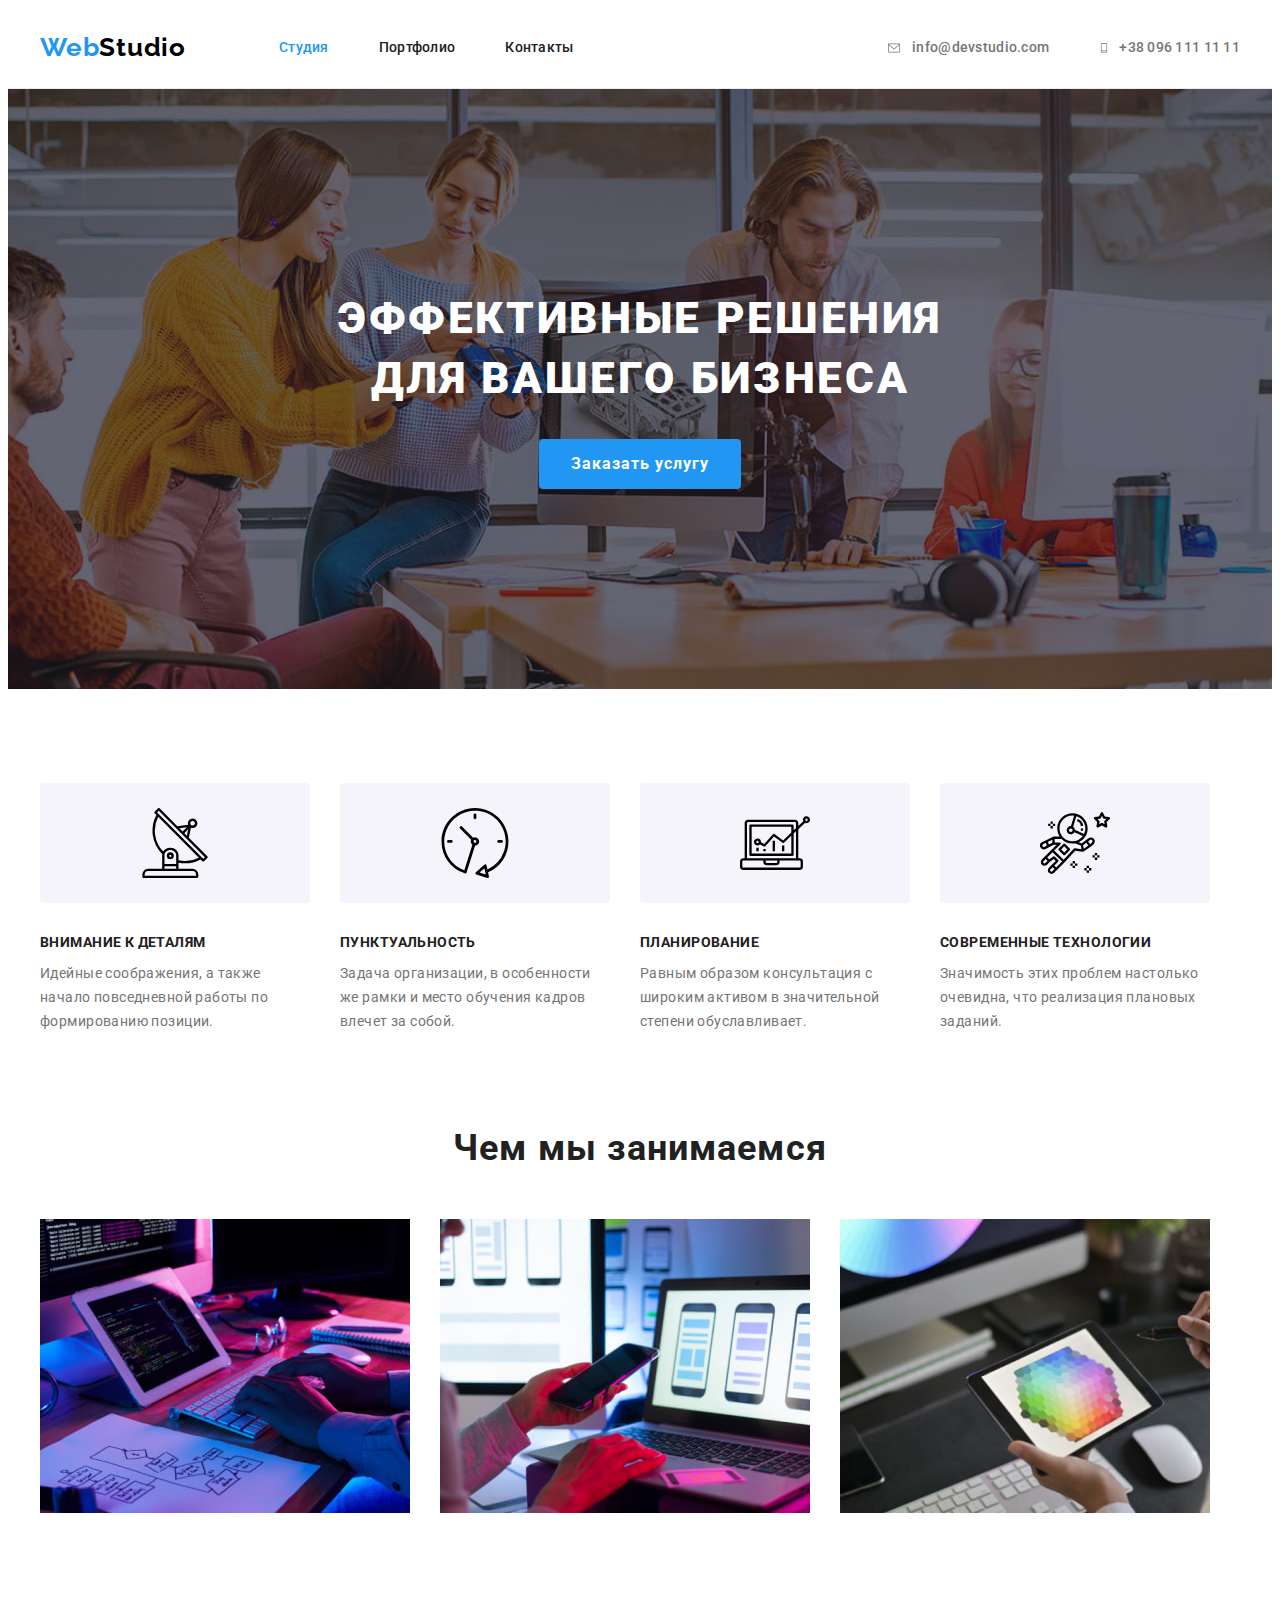
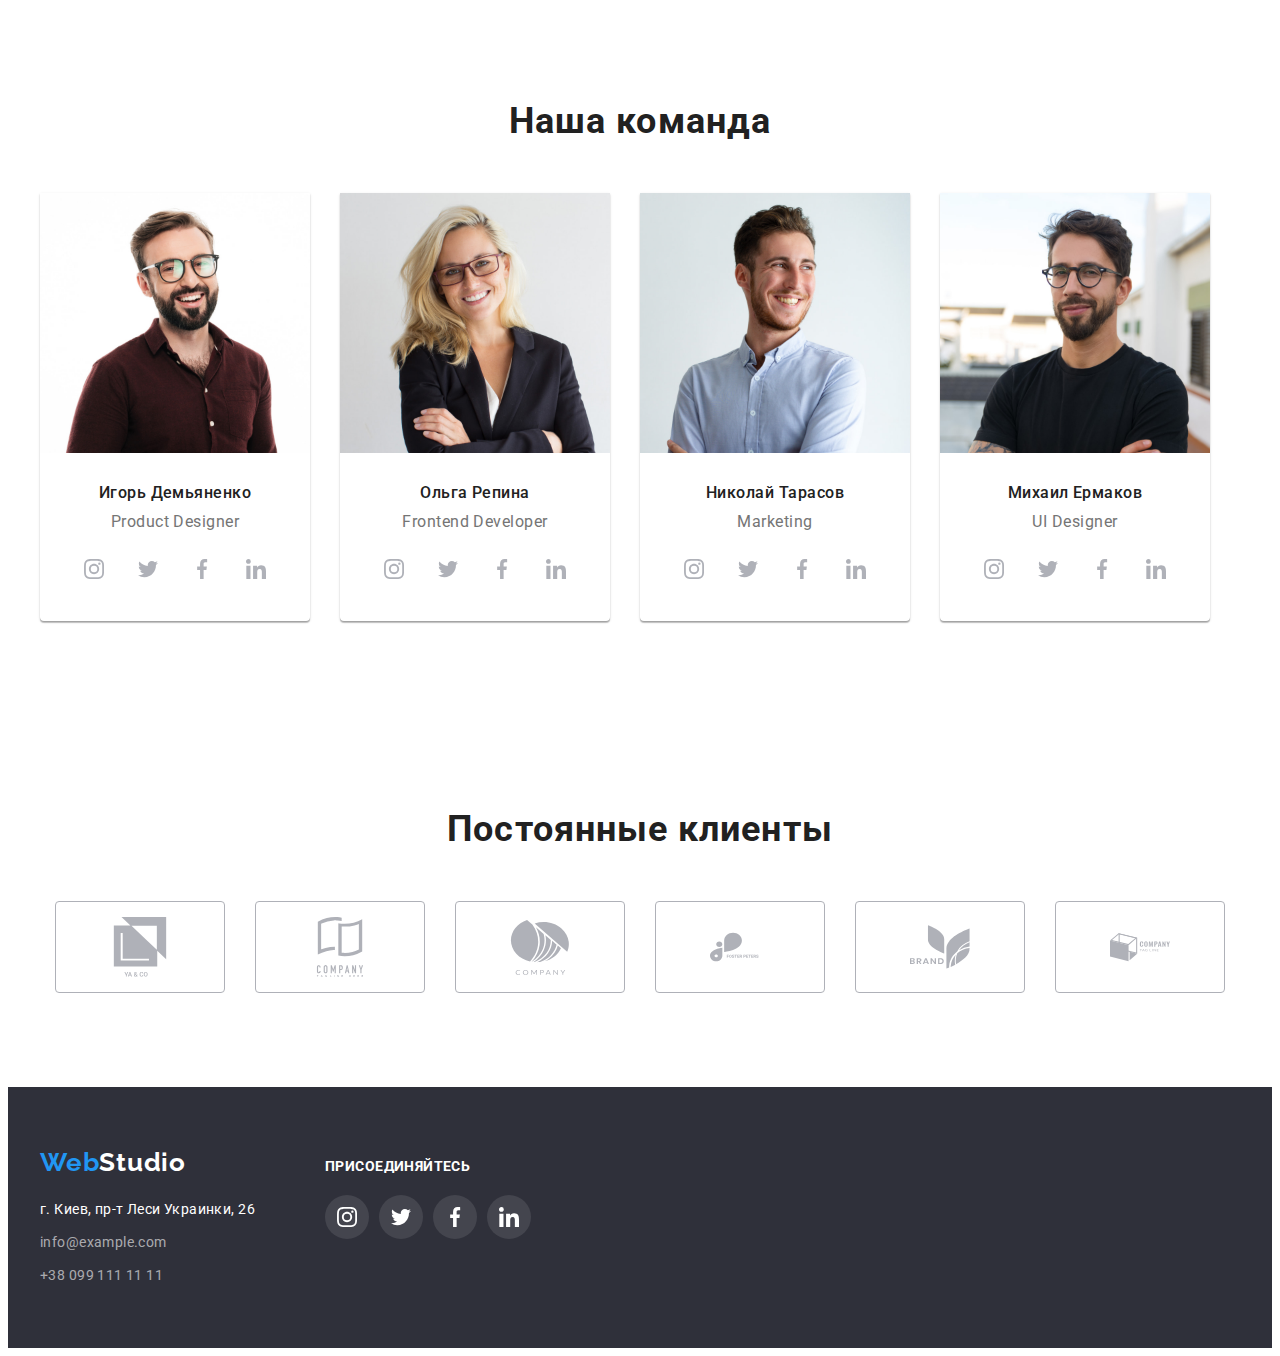
==== index.html @ dc2e65b7 "." ====
<!DOCTYPE html>
<html lang="ru">

<head>
    <meta charset="UTF-8">
    <meta http-equiv="X-UA-Compatible" content="IE=edge">
    <meta name="viewport" content="width=device-width, initial-scale=1.0">
    <title>Document</title>
    <link rel="stylesheet" href="https://cdnjs.cloudflare.com/ajax/libs/modern-normalize/1.1.0/modern-normalize.min.css"
        integrity="sha512-wpPYUAdjBVSE4KJnH1VR1HeZfpl1ub8YT/NKx4PuQ5NmX2tKuGu6U/JRp5y+Y8XG2tV+wKQpNHVUX03MfMFn9Q=="
        crossorigin="anonymous" referrerpolicy="no-referrer" />
    <link rel="preconnect" href="https://fonts.googleapis.com">
    <link rel="preconnect" href="https://fonts.gstatic.com" crossorigin>
    <link href="https://fonts.googleapis.com/css2?family=Raleway:wght@700&family=Roboto:wght@400;500;700;900&display=swap"
        rel="stylesheet">
        <link rel="stylesheet" href="./css/styles.css" />
</head>

<body>
    <header class="header">
        <div class="container page-header">
                <nav class="header-nav">
        <a href="/index.html" class="logo"> <span class="accent">Web</span>Studio </a>
            <ul class="header-nav-list">
                <li class="header-nav-item"> <a href="#" class="nav-link current">Студия</a></li>
                <li class="header-nav-item"> <a href="./portfolio.html" class="nav-link">Портфолио</a></li>
                <li class="header-nav-item"> <a href="#" class="nav-link">Контакты</a></li>
            </ul>
        </nav>
        <ul class="address-list">
            <li class="address-item"><a href="mailto:info@devstudio.com" class="header-link">
                <svg class="address-icon" width="16" height="12">
                    <use href="./icons.svg/icons.svg#icon-envelope-hover">

                    </use>
                </svg>
                info@devstudio.com</a></li>
            <li class="address-item"><a href="tel:+380961111111" class="header-link">
                <svg class="address-icon" width="10" height="16">
                    <use href="./icons.svg/icons.svg#icon-smartphone">

                    </use>
                </svg>
                +38 096 111 11 11</a></li>
        </ul>
        </div>
    </header>
    <main>
        <section class="section-hero">
            <div class="container">
                <h1 class="hero-tittle">Эффективные решения для вашего бизнеса</h1>
                <button type="button" class="hero-btn button">Заказать услугу</button>
            </div>
        </section>
        <section class="features">
            <div class="container">
                <h2 class="features-tittle visually-hidden">Особенности</h2>
                <ul class="features-list">
                    <li class="features-item">
                        <div class="features-image">
                            <svg class="features-icon" width="70" height="70"> 
                                <use href="./icons.svg/icons.svg#icon-antenna-1">
                                </use>
                            </svg>
                        </div>
                        <h3 class="features-subtittle">Внимание к деталям</h3>
                        <p class="features-text">Идейные соображения, а также начало повседневной работы по формированию позиции.</p>
                    </li>
                    <li class="features-item">
                        <div class="features-image">
                            <svg class="features-icon" width="70" height="70">
                                <use href="./icons.svg/icons.svg#icon-clock-1">
                                </use>
                            </svg>
                        </div>
                        <h3 class="features-subtittle">Пунктуальность</h3>
                        <p class="features-text">Задача организации, в особенности же рамки и место обучения кадров влечет за собой.</p>
                    </li>
                    <li class="features-item">
                        <div class="features-image">
                            <svg class="features-icon" width="70" height="70">
                                <use href="./icons.svg/icons.svg#icon-diagram-1">
                                </use>
                            </svg>
                        </div>
                        <h3 class="features-subtittle">Планирование</h3>
                        <p class="features-text">Равным образом консультация с широким активом в значительной степени обуславливает.</p>
                    </li>
                    <li class="features-item">
                        <div class="features-image">
                            <svg class="features-icon" width="70" height="70">
                                <use href="./icons.svg/icons.svg#icon-astronaut-1">
                                </use>
                            </svg>
                        </div>
                        <h3 class="features-subtittle">Современные технологии</h3>
                        <p class="features-text">Значимость этих проблем настолько очевидна, что реализация плановых заданий.</p>
                    </li>
                </ul>
            </div>
        </section>
        <section class="works">
            <div class="container">
                <h2 class="works-tittle">Чем мы занимаемся</h2>
                        <ul class="works-list">
                            <li class="works-item"> <img src="./images.jpg/programming.jpg" alt="Программирование" width="370" height="294">
                            </li>
                            <li class="works-item"> <img src="./images.jpg/marketing.jpg" alt="Маркетинг" width="370" height="294"></li>
                            <li class="works-item"> <img src="./images.jpg/design.jpg" alt="Дизайн" width="370" height="294"></li>
                        </ul>
            </div>
        </section>
        <section class="team">
           <div class="container">
                <h2 class="team-tittle">Наша команда</h2>
                <ul class="team-list">
                        <li class="team-item">
                            <img class="employees" src="./team.jpg/photoigor.jpg" alt="Член команды Игорь" width="270" height="260">
                            <div class="employees-text">
                                <h3 class="team-subtittle">Игорь Демьяненко</h3>
                                <p lang="en" class="team-text">Product Designer</p>
                                <ul class="social-team-list">
                                    <li class="social-team-item">
                                        <a href="#" class="social-team-link">
                                            <svg class="social-team-icon" width="20" height="20">
                                                <use href="./icons.svg/icons.svg#icon-instagram-2"></use>
                                            </svg>
                                        </a>
                                    </li>
                                    <li class="social-team-item">
                                        <a href="#" class="social-team-link">
                                            <svg class="social-team-icon" width="20" height="20">
                                                <use href="./icons.svg/icons.svg#icon-twitter-1"></use>
                                            </svg>
                                        </a>
                                    </li>
                                    <li class="social-team-item">
                                        <a href="#" class="social-team-link">
                                            <svg class="social-team-icon" width="20" height="20">
                                                <use href="./icons.svg/icons.svg#icon-facebook-1"></use>
                                            </svg>
                                        </a>
                                    </li>
                                    <li class="social-team-item">
                                        <a href="#" class="social-team-link">
                                            <svg class="social-team-icon" width="20" height="20">
                                                <use href="./icons.svg/icons.svg#icon-linkedin-1"></use>
                                            </svg>
                                        </a>
                                    </li>
                                </ul>
                            </div>
                        </li>
                        <li class="team-item">
                            <img class="employees" src="./team.jpg/photoolga.jpg" alt="Член команды Ольга" width="270" height="260">
                            <div class="employees-text">
                                <h3 class="team-subtittle">Ольга Репина</h3>
                                <p lang="en" class="team-text"> Frontend Developer</p>
                                <ul class="social-team-list">
                                    <li class="social-team-item">
                                        <a href="#" class="social-team-link">
                                            <svg class="social-team-icon" width="20" height="20">
                                                <use href="./icons.svg/icons.svg#icon-instagram-2"></use>
                                            </svg>
                                        </a>
                                    </li>
                                    <li class="social-team-item">
                                        <a href="#" class="social-team-link">
                                            <svg class="social-team-icon" width="20" height="20">
                                                <use href="./icons.svg/icons.svg#icon-twitter-1"></use>
                                            </svg>
                                        </a>
                                    </li>
                                    <li class="social-team-item">
                                        <a href="#" class="social-team-link">
                                            <svg class="social-team-icon" width="20" height="20">
                                                <use href="./icons.svg/icons.svg#icon-facebook-1"></use>
                                            </svg>
                                        </a>
                                    </li>
                                    <li class="social-team-item">
                                        <a href="#" class="social-team-link">
                                            <svg class="social-team-icon" width="20" height="20">
                                                <use href="./icons.svg/icons.svg#icon-linkedin-1"></use>
                                            </svg>
                                        </a>
                                    </li>
                                </ul>
                            </div>
                        </li>
                        <li class="team-item">
                            <img class="employees" src="./team.jpg/photonikolay.jpg" alt="Член команды Михаил" width="270" height="260">
                            <div class="employees-text">
                                <h3 class="team-subtittle">Николай Тарасов</h3>
                                <p lang="en" class="team-text">Marketing</p>
                                <ul class="social-team-list">
                                    <li class="social-team-item">
                                        <a href="#" class="social-team-link">
                                            <svg class="social-team-icon" width="20" height="20">
                                                <use href="./icons.svg/icons.svg#icon-instagram-2"></use>
                                            </svg>
                                        </a>
                                    </li>
                                    <li class="social-team-item">
                                        <a href="#" class="social-team-link">
                                            <svg class="social-team-icon" width="20" height="20">
                                                <use href="./icons.svg/icons.svg#icon-twitter-1"></use>
                                            </svg>
                                        </a>
                                    </li>
                                    <li class="social-team-item">
                                        <a href="#" class="social-team-link">
                                            <svg class="social-team-icon" width="20" height="20">
                                                <use href="./icons.svg/icons.svg#icon-facebook-1"></use>
                                            </svg>
                                        </a>
                                    </li>
                                    <li class="social-team-item">
                                        <a href="#" class="social-team-link">
                                            <svg class="social-team-icon" width="20" height="20">
                                                <use href="./icons.svg/icons.svg#icon-linkedin-1"></use>
                                            </svg>
                                        </a>
                                    </li>
                                </ul>
                            </div>
                        </li>
                        <li class="team-item">
                            <img class="employees" src="./team.jpg/photomihail.jpg" alt="Член команды Николай" width="270" height="260">
                            <div class="employees-text">
                                <h3 class="team-subtittle">Михаил Ермаков</h3>
                                <p lang="en" class="team-text">UI Designer</p>
                                <ul class="social-team-list">
                                    <li class="social-team-item">
                                        <a href="#" class="social-team-link">
                                            <svg class="social-team-icon" width="20" height="20">
                                                <use href="./icons.svg/icons.svg#icon-instagram-2"></use>
                                            </svg>
                                        </a>
                                    </li>
                                    <li class="social-team-item">
                                        <a href="#" class="social-team-link">
                                            <svg class="social-team-icon" width="20" height="20">
                                                <use href="./icons.svg/icons.svg#icon-twitter-1"></use>
                                            </svg>
                                        </a>
                                    </li>
                                    <li class="social-team-item">
                                        <a href="#" class="social-team-link">
                                            <svg class="social-team-icon" width="20" height="20">
                                                <use href="./icons.svg/icons.svg#icon-facebook-1"></use>
                                            </svg>
                                        </a>
                                    </li>
                                    <li class="social-team-item">
                                        <a href="#" class="social-team-link">
                                            <svg class="social-team-icon" width="20" height="20">
                                                <use href="./icons.svg/icons.svg#icon-linkedin-1"></use>
                                            </svg>
                                        </a>
                                    </li>
                                </ul>
                            </div>
                        </li>
                </ul>
           </div>
        </section>
        <section class="regular">
            <h2 class="regular-tittle">Постоянные клиенты</h2>
                <div class="container">
                    <ul class="regular-list">
                        <li class="regular-item">
                            <a href="" class="regular-link">
                                <svg class="regular-icon" width="106" height="60">
                                    <use href="./icons.svg/icons.svg#icon-group"></use>
                                </svg>
                            </a>
                        </li>
                        <li class="regular-item">
                            <a href="" class="regular-link">
                                <svg class="regular-icon" width="106" height="60">
                                    <use href="./icons.svg/icons.svg#icon-group-1"></use>
                                </svg>
                            </a>
                        </li>
                        <li class="regular-item">
                            <a href="" class="regular-link">
                                <svg class="regular-icon" width="106" height="60">
                                    <use href="./icons.svg/icons.svg#icon-group-2"></use>
                                </svg>
                            </a>
                        </li>
                        <li class="regular-item">
                            <a href="" class="regular-link">
                                <svg class="regular-icon" width="106" height="60">
                                    <use href="./icons.svg/icons.svg#icon-group-3"></use>
                                </svg>
                            </a>
                        </li>
                        <li class="regular-item">
                            <a href="" class="regular-link">
                                <svg class="regular-icon" width="106" height="60">
                                    <use href="./icons.svg/icons.svg#icon-group-4"></use>
                                </svg>
                            </a>
                        </li>
                        <li class="regular-item">
                            <a href="" class="regular-link">
                                <svg class="regular-icon" width="106" height="60">
                                    <use href="./icons.svg/icons.svg#icon-group-5"></use>
                                </svg>
                            </a>
                        </li>
                    </ul>
                </div>
        </section>
    </main>
    <footer class="footer">
        <div class=" container footer-container">
            <div>
                <a href="/index.html" aria-label="логотип сайта" class="logo"> <span class="accent">Web</span>Studio </a>
                <address class="footer-address">
                    <ul class="footer-address-list">
                        <li class="footer-address-item"><a href="https://goo.gl/maps/Q89dnucpgaJcMsWx8" target="_blank"
                                rel="noopener noreferrer" class="footer-address-link address-link-map">г. Киев,
                                пр-т
                                Леси Украинки, 26</a></li>
                        <li class="footer-address-item"><a href="mailto:info@example.com"
                                class="footer-address-link">info@example.com</a></li>
                        <li class="footer-address-item"><a href="tel:+380991111111" class="footer-address-link">+38 099 111 11
                                11</a>
                        </li>
                    </ul>
            </div>
            <div class="advertising">
                <h2 class="advertising-tittle">Присоединяйтесь</h2>
                <ul class="advertising-list">
                    <li class="advertising-item">
                        <a href="#" class="advertising-link">
                            <svg class="advertising-icon" width="20" height="20">
                                <use href="./icons.svg/icons.svg#icon-instagram-2"></use>
                            </svg>
                        </a>
                    </li>
                    <li class="advertising-item">
                        <a href="#" class="advertising-link">
                            <svg class="advertising-icon" width="20" height="20">
                                <use href="./icons.svg/icons.svg#icon-twitter-1"></use>
                            </svg>
                        </a>
                    </li>
                    <li class="advertising-item">
                        <a href="#" class="advertising-link">
                            <svg class="advertising-icon" width="20" height="20">
                                <use href="./icons.svg/icons.svg#icon-facebook-1"></use>
                            </svg>
                        </a>
                    </li>
                    <li class="advertising-item">
                        <a href="#" class="advertising-link">
                            <svg class="advertising-icon" width="20" height="20">
                                <use href="./icons.svg/icons.svg#icon-linkedin-1"></use>
                            </svg>
                        </a>
            
                    </li>
                </ul>
            </div>
        </div>
        </address>
    </footer>
</body>

</html>
---- css/styles.css ----
:root {
    --primary-text-color: #212121;
    --secondary-text-color: #757575;
    --white-text-color: #FFFFFF;
    --accent-color: #2196F3;
    --logo-text-color: #000000;
    --bg-btn-color: #2196F3;
    --bg-footer-color: #2F303A;
    --main-bg-color: #E5E5E5;
    --font-main: Roboto, sans-serif;
    --font-secondary: Raleway, sans-serif;
    --bg-button-color: #F5F4FA;
}
.box {
    box-sizing: border-box;
}


body {
    font-family: var(--font-main);
    color: var(--primary-text-color);
    font-size: 14px;
}
h1,
h2,
h3,
h4,
h5,
h6,
ul,
p {
    margin: 0;
}
p {
    margin-bottom: 0;
}
ul.address-list {
    margin-bottom: 0;
}
a {
    text-decoration: none;
    color: inherit;
}
ul {
    list-style: none;
    padding-left: 0;
}

address {
    font-style: normal;
}
img {
    display: block;
    max-width: 100%; 
    height: auto;
}
/* header */
.header {
    border-bottom: 1px solid #ECECEC;
}
.page-header {
    display: flex;
    align-items: center;
}
.header .header-nav {
    display: flex;
    align-items: center;
}
.header-nav-list {
    display: flex;
    margin-bottom: 0;
    padding-left: 0;
}
.address-list {
    display: flex;
    margin-left: auto;
}
.header-link {
    display: block;
    padding-top: 32px;
    padding-bottom: 32px;
}

.address-list .address-item + .address-item {
margin-left: 50px;
}
.header-nav-list .header-nav-item:not( :last-child) {
    margin-right: 50px;

}
.nav-link {
    display: block;
    padding-top: 32px;
    padding-bottom: 32px;
}
.container {
    width: 1200px;
    padding: 0 15px;
    margin-left: auto;
    margin-right: auto;
/*     outline: 1px solid tomato; */
}
.logo {
    margin-right: 93px;
    font-family: var(--font-secondary);
    font-weight: 700;
    font-size: 26px;
    line-height: 1.2;
    letter-spacing: 0.03em;
    color: var(--logo-text-color);
} 
.header .logo {
    margin-bottom: 0;
}
.accent {
color: var(--accent-color);
}
.nav-link,
.header-link {
    font-weight: 500;
    font-size: 14px;
    line-height: 1.14;
    letter-spacing: 0.02em;
}
.header .header-link {
    display: flex;
    align-items: center;
    color: var(--secondary-text-color);
}
.nav-link:hover,
.nav-link:focus,
.header-link:hover,
.header-link:focus,
.footer-address-link:hover,
.footer-address-link:focus {
    color: var(--accent-color);
}
.address-icon {
    margin-right: 10px;
    fill: var(--secondary-text-color);
}
.header-link:hover .address-icon,
.header-link:focus .address-icon {
    fill: var(--accent-color);
}

/* hero */

.section-hero {
    background-color: var(--bg-footer-color);
    text-align: center;
    padding-top: 200px;
    padding-bottom: 200px;
    background-image: linear-gradient(rgba(47, 48, 58, 0.4),rgba(47, 48, 58, 0.4)), url(../bgi.jpg/bgihero.jpg);
    background-repeat: no-repeat;
    background-position: center;
    background-size: cover;
    max-width: 1600px;
    margin-right: auto;
    margin-left: auto;
}
.hero-tittle {
font-weight: 900;
font-size: 44px;
line-height: 1.36;
text-align: center;
letter-spacing: 0.06em;
text-transform: uppercase;
color: var(--white-text-color);
}
.hero-tittle {
    width: 696px;
    margin-left: auto;
    margin-right: auto;
/*     padding-top: 200px; */
    margin-bottom: 30px;
}
.hero-btn {
    font-family: inherit;
    font-weight: 700;
    font-size: 16px;
    line-height: 1.88;
    letter-spacing: 0.06em;
    background-color: var(--bg-btn-color);
    color: var(--white-text-color);
    padding: 10px 32px;
    cursor: pointer;
    border-radius: 4px;
    border: none;
}
/*  features*/
.features .features-list {
    display: flex;
}
.features-item {
    width: 270px;
}
.features-item:not(:last-child) {
    margin-right: 30px;
}
.features-list {
    margin-bottom: 0;
}
.features {
padding-top: 94px;
padding-bottom: 94px;
}
.features-subtittle {
    margin-bottom: 10px;
    font-weight: 700;
    font-size: 14px;
    line-height: 1.4;
    letter-spacing: 0.03em;
    text-transform: uppercase;
}
.features-text {
    margin-top: 0;
    margin-bottom: 0;
    font-size: 14px;
    line-height: 1.7;
    letter-spacing: 0.03em;
    color: var(--secondary-text-color);
}
.visually-hidden {
    position: absolute;
    width: 1px;
    height: 1px;
    margin: -1px;
    border: 0;
    padding: 0;
    white-space: nowrap;
    clip-path: inset(100%);
    clip: rect(0 0 0 0);
    overflow: hidden;
}
.features-image {
    display: flex;
    width: 270px;
    height: 120px;
    border-radius: 4px;
    background-color: #F5F4FA;
    align-items: center;
    justify-content: center;
    margin-bottom: 30px;

}

/* works*/

.works-tittle {
    margin-bottom: 50px;
}
.works {
    padding-bottom: 94px;
}
.works-tittle {
    font-weight: 700;
    font-size: 36px;
    line-height: 1.16;
    text-align: center;
    letter-spacing: 0.03em;
}
.works-list {
    padding-left: 0;
    display: flex;
    flex-wrap: wrap;
    margin-bottom: 0;
}


.works-item {
    margin-right: 30px;
}
.works-item:nth-child(3n) {
    margin-right: 0;
}


/* team*/
.team {
    padding-top: 94px;
    padding-bottom: 94px;
    background-color: var(--white-text-color);
}
.team-tittle {
        margin-bottom: 50px;
}
.employees {
    display: block;
}
.team-subtittle {
    margin-bottom: 10px;
}

.team-item {
    margin-bottom: 0;
    margin-right: 30px;
    box-shadow: 0px 1px 3px rgba(0, 0, 0, 0.12), 0px 1px 1px rgba(0, 0, 0, 0.14),
            0px 2px 1px rgba(0, 0, 0, 0.2);
        border-radius: 0px 0px 4px 4px;
}
.team-item:last-child {
    margin-right: 0;
}
.team-list {
    margin-bottom: 0;
    padding-left: 0;
}
.team-tittle {
    font-weight: 700;
    font-size: 36px;
    line-height: 1.16;
    text-align: center;
    letter-spacing: 0.03em;
}
.team-subtittle {
    font-weight: 500;
    font-size: 16px;
    line-height: 1.19;    
    text-align: center;
    letter-spacing: 0.03em;
}
.team-text {
    font-size: 16px;
    line-height: 1.19;
    text-align: center;
    letter-spacing: 0.03em;
    color: var(--secondary-text-color);
}
.team-list {
    display: flex;
    flex-wrap: wrap;
}
.employees-text {
    padding-top: 30px;
    padding-bottom: 30px;
}
.social-team-list {
    display: flex;
    justify-content: center;
    margin-top: 16px;
}
.social-team-link {
    width: 44px;
    height: 44px;
    display: flex;
    align-items: center;
    justify-content: center;
    border-radius: 50%;
    background-color: var(--white-text-color);
}
.social-team-icon {
    fill: #AFB1B8;
}
.social-team-link:hover,
.social-team-link:focus {
    background-color: var(--accent-color);
}
.social-team-link:hover .social-team-icon,
.social-team-link:focus .social-team-icon {
    fill: var(--white-text-color); 
}
.social-team-item:not(:last-child) {
    margin-right: 10px;
    background-color: var(--white-text-color);
}
/* regular */
.regular {
    padding-top: 94px;
    padding-bottom: 94px;
}
.regular-tittle {
    font-weight: 700;
    font-size: 36px;
    line-height: 1.16;
    text-align: center;
    letter-spacing: 0.03em;
    margin-bottom: 50px;
}
.regular-list {
    display: flex;
    justify-content: center;
}
.regular-item:not(:last-child) {
    margin-right: 30px;
}
.regular-link {
    display: flex;
    width: 170px;
    height: 92px;
    align-items: center;
    justify-content: center;
    border: 1px solid #AFB1B8;
    border-radius: 4px;
    box-sizing: border-box;
}
.regular-icon {
    fill: #AFB1B8;
}
.regular-link:hover,
.regular-link:focus {
    background-color: var(--white-text-color);
    border-color: var(--accent-color);
}
.regular-link:hover .regular-icon,
.regular-link:focus .regular-icon {
    fill: var(--accent-color);
}
/* footer*/
.footer-container {
    display: flex;
    align-items: baseline;
}
.footer {
    background-color: var(--bg-footer-color);
    padding-top: 60px;
    padding-bottom: 60px;
}
.logo {
    display: inline-block;
    margin-bottom: 20px;
}
.footer .logo {
margin-right: 0;
}
.footer-address-list {
    padding-left: 0;
    margin-bottom: 0;
}
.footer-address-item:not(:last-child) {
    margin-bottom: 9px;
}
.footer-address-link.address-link-map {
    font-size: 14px;
    line-height: 1.71;
    letter-spacing: 0.03em;
    color: var(--white-text-color);
}
.footer-address-link {
    line-height: 1.71;
    letter-spacing: 0.03em; 
    color: rgba(255, 255, 255, 0.6);
}
.nav-link.current {
    color: var(--accent-color);
}
/* advertising */
.advertising-tittle {
    margin-bottom: 20px;
    font-weight: 700;
    font-size: 14px;
    line-height: 1.14;
    letter-spacing: 0.03em;
    text-transform: uppercase;

    color: var(--white-text-color);
}
.advertising-list {
    display: flex;
}
.advertising {
    margin-left: 70px;
}
.advertising-item:not(:last-child) {
    margin-right: 10px;
}
.advertising-link {
    display: flex;
    align-items: center;
    justify-content: center;
    width: 44px;
    height: 44px;
    border-radius: 50%;
    
    background: rgba(255, 255, 255, 0.1);
}
.advertising-icon {
    fill: var(--white-text-color);
}
.advertising-link:hover,
.advertising-link:focus {
    background-color: var(--accent-color);
}
/* portfolio */
.portfolio {
    padding-top: 94px;
    padding-bottom: 94px;
}

.portfolio-btn-list {
    display: flex;
    align-items: center;
    justify-content: center;
    margin-bottom: 50px;
}
.portfolio-btn-item:not(:last-child) {
    margin-right: 8px;
}
.portfolio-btn.button {
    display: inline-block;
    border-radius: 4px;
    border: solid transparent;
    padding: 6px 22px;
    background-color: var(--bg-button-color);
    font-family: inherit;
    font-weight: 500;
    font-size: 16px;
    line-height: 1.62;    
    text-align: center;
    letter-spacing: 0.03em;
}
.portfolio-btn.button:hover,
.portfolio-btn.button:focus{
    background-color: var(--bg-btn-color);
    color: var(--white-text-color);
    box-shadow: 0px 3px 1px rgba(0, 0, 0, 0.1), 0px 1px 2px rgba(0, 0, 0, 0.08), 0px 2px 2px rgba(0, 0, 0, 0.12);
}
/* cards */
.container.card-list {
    margin-left: auto;
    margin-right: auto;
}
.portfolio-card-list {
    display: flex;
    flex-wrap: wrap;
}
.portfolio-card-list {
    margin-bottom: 0;
    padding-top: 0;
}
.portfolio-card-link {
    display: block;
}
.portfolio-card-link:hover,
.portfolio-card-link:focus {
    box-shadow: 0px 1px 1px rgba(0, 0, 0, 0.12), 0px 4px 4px rgba(0, 0, 0, 0.06), 1px 4px 6px rgba(0, 0, 0, 0.16);
}
.project {
    display: block;
}
.portfolio-card-item {
    width: 370px;
    margin-bottom: 30px;
    margin-right: 30px;
}
.portfolio-card-item:nth-child(3n) {
    margin-right: 0;
}
.portfolio-card-item:nth-last-child(-n+3) {
    margin-bottom: 0;
}
.project-text {
    padding: 20px 24px;
    border-right: 1px solid #EEEEEE;
    border-left: 1px solid #EEEEEE;
    border-bottom: 1px solid #EEEEEE;
}
.portfolio-subtittle {
    margin-bottom: 4px;
    font-weight: 700;
    font-size: 18px;
    line-height: 2;
    letter-spacing: 0.06em;
}
.portfolio-text {
    font-size: 16px;
    line-height: 1.88;
    letter-spacing: 0.03em;
    color: var(--secondary-text-color);
}

.footer .logo {
    color: var(--white-text-color);
}
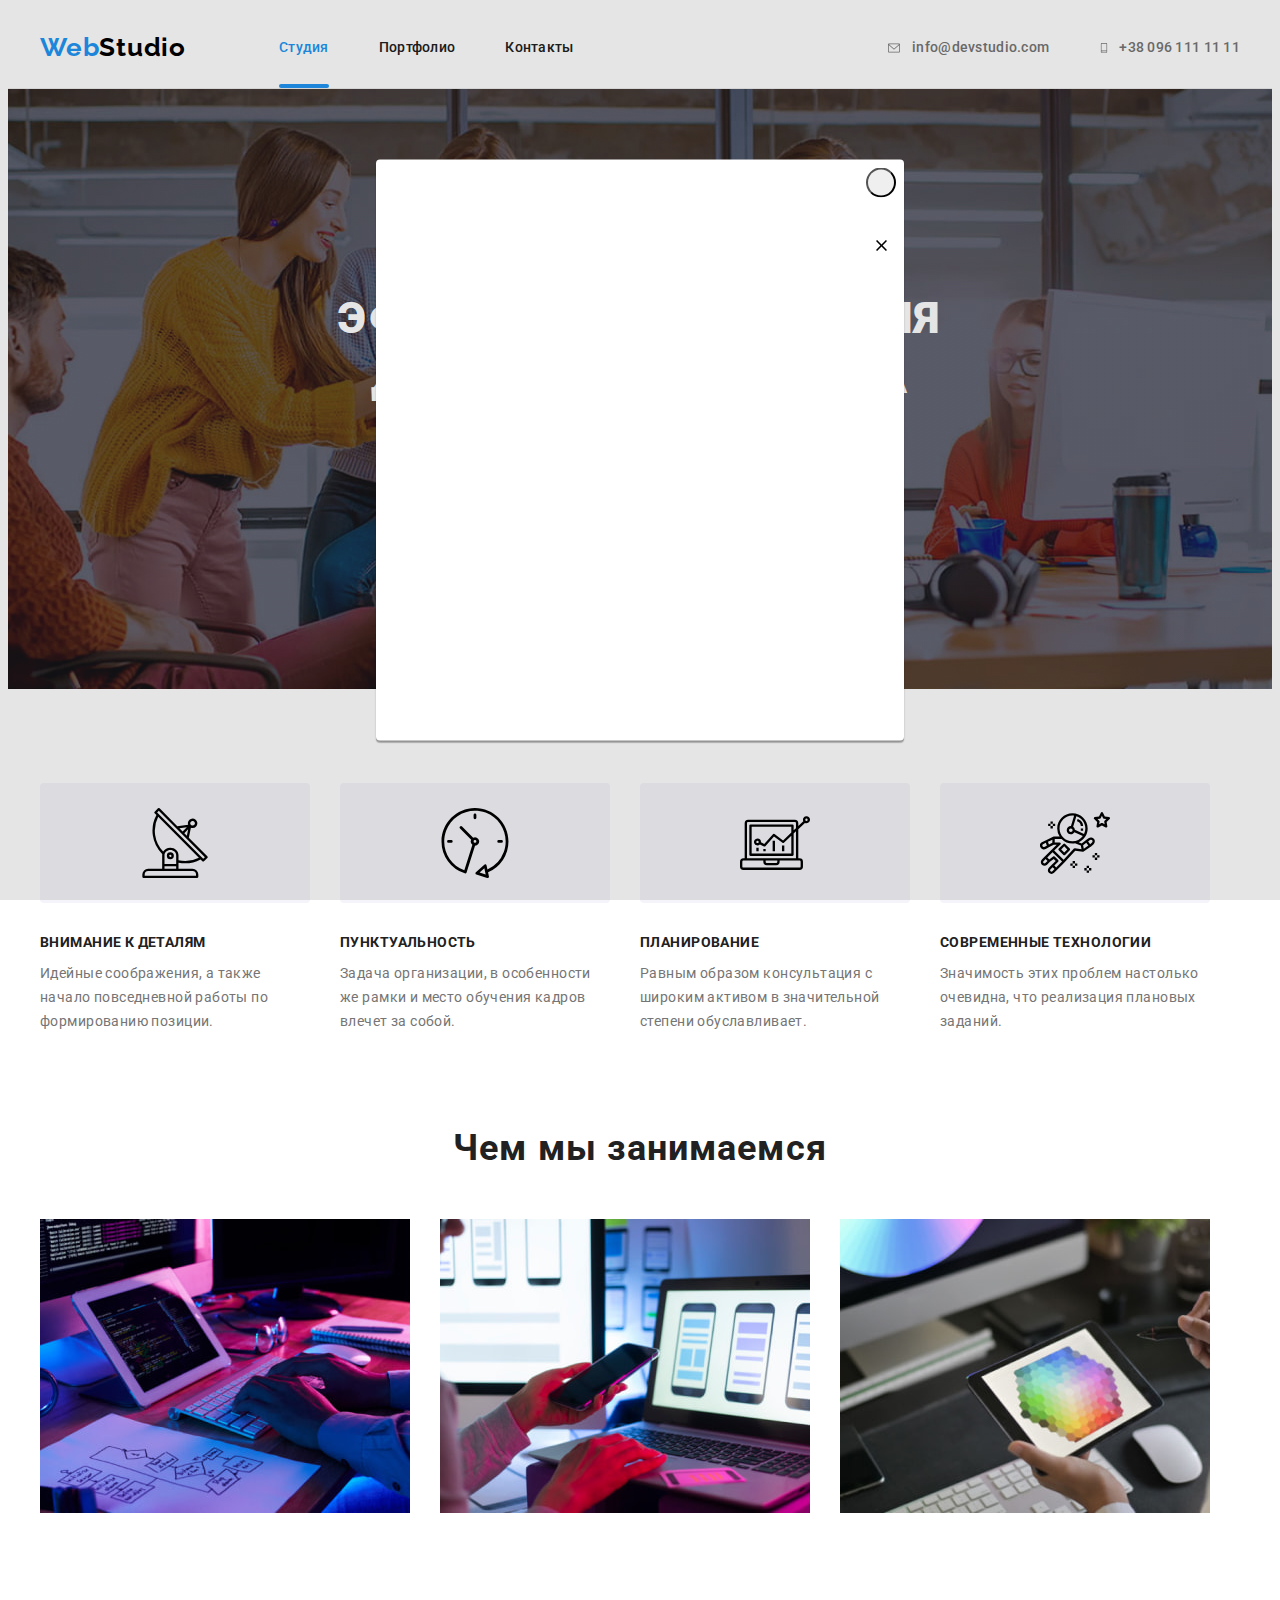
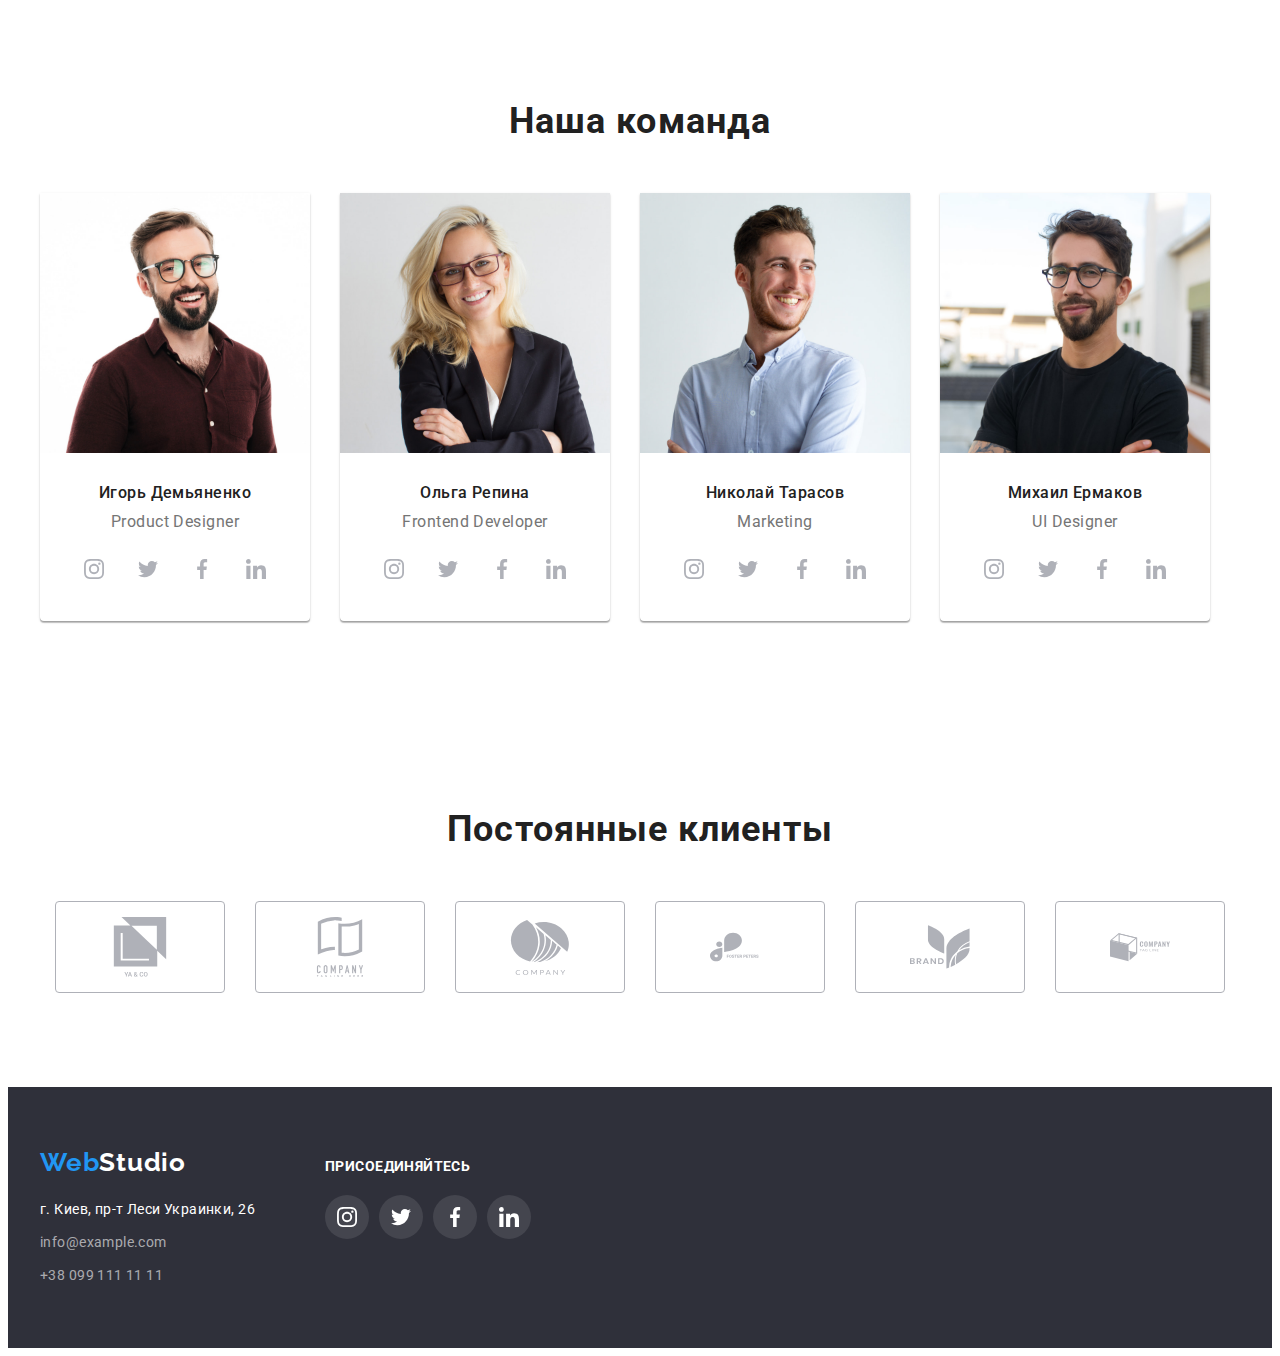
==== commit 1a8390e1: "stopworking" ====
--- a/index.html
+++ b/index.html
@@ -49,7 +49,18 @@
         <section class="section-hero">
             <div class="container">
                 <h1 class="hero-tittle">Эффективные решения для вашего бизнеса</h1>
-                <button type="button" class="hero-btn button">Заказать услугу</button>
+                <button type="button" class="hero-btn button" data-modal-open>Заказать услугу</button>
+                <div class="backdrop is-hidden" data-modal>
+                    <div class="modal-wrapper">
+                        <button class="modal-btn" data-modal-close>
+                            <svg class="modal-close" width="11" heigh="11">
+                                <use href="./icons.svg/icons.svg#icon-Vector-1">
+
+                                </use>
+                            </svg>
+                        </button>
+                    </div>
+                </div>
             </div>
         </section>
         <section class="features">
@@ -369,6 +380,7 @@
         </div>
         </address>
     </footer>
+    <script src="./js/modal.js"></script>
 </body>
 
 </html>--- a/css/styles.css
+++ b/css/styles.css
@@ -188,6 +188,38 @@
     border-radius: 4px;
     border: none;
 }
+.hero-btn {
+
+}
+.backdrop {
+    position: fixed;
+    top: 0;
+    left: 0;
+    width: 100vw;
+    height: 100vh;
+    background-color: rgba(0, 0, 0, 0.1);
+}
+.modal-wrapper {
+    position: absolute;
+    top: 50%;
+    left: 50%;
+    transform: translate(-50%, -50%);
+    width: 528px;
+    height: 581px;
+    background-color: #fff;
+    box-shadow: 0px 1px 3px rgba(0, 0, 0, 0.12), 0px 1px 1px rgba(0, 0, 0, 0.14), 0px 2px 1px rgba(0, 0, 0, 0.2);
+    border-radius: 4px;
+}
+.modal-btn {
+    position: absolute;
+    top: 8px;
+    right: 8px;
+    width: 30px;
+    height: 30px;
+    cursor: pointer;
+    border-radius: 50%;
+
+}
 /*  features*/
 .features .features-list {
     display: flex;
@@ -442,7 +474,19 @@
     color: rgba(255, 255, 255, 0.6);
 }
 .nav-link.current {
+    position: relative;
     color: var(--accent-color);
+}
+.current::after {
+    content: "";
+    width: 100%;
+    height: 4px;
+    background-color: #2196F3;
+    border-radius: 2px;
+
+    position: absolute;
+    left: 0;
+    bottom: 0;
 }
 /* advertising */
 .advertising-tittle {
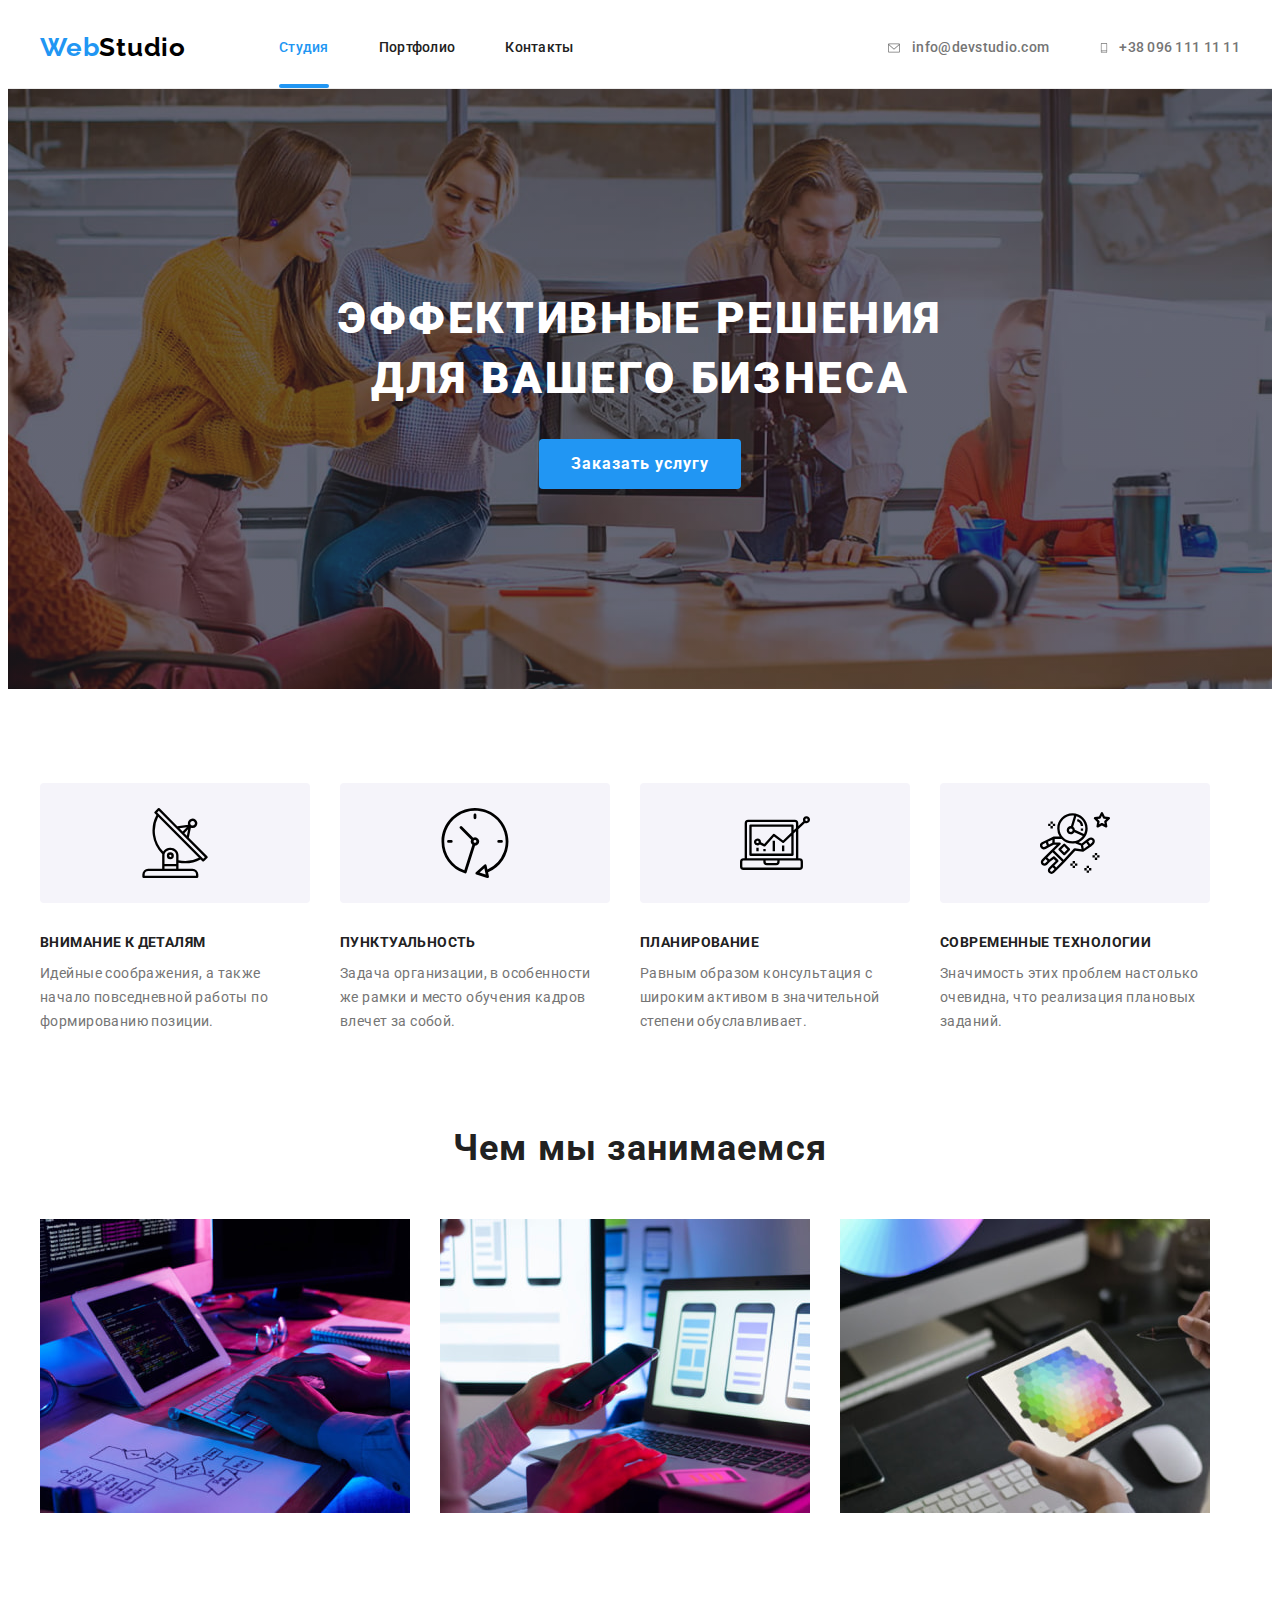
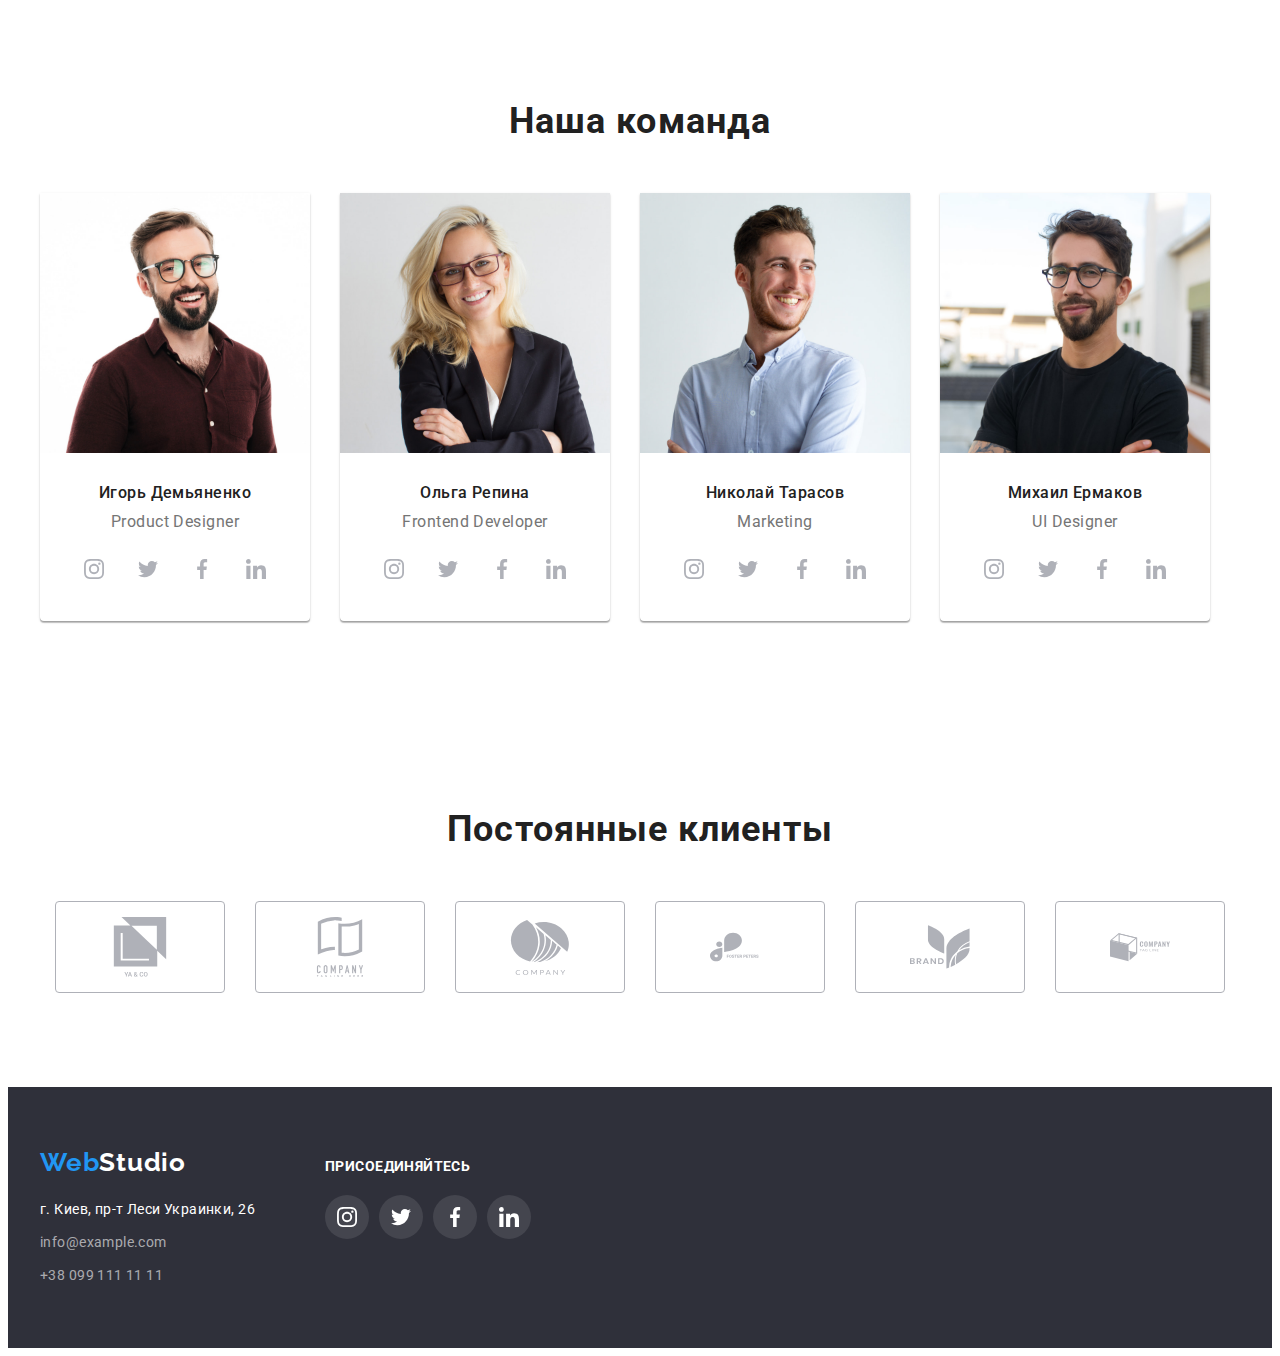
==== commit ee2820eb: "modal-wrapper" ====
--- a/index.html
+++ b/index.html
@@ -55,7 +55,6 @@
                         <button class="modal-btn" data-modal-close>
                             <svg class="modal-close" width="11" heigh="11">
                                 <use href="./icons.svg/icons.svg#icon-Vector-1">
-
                                 </use>
                             </svg>
                         </button>
--- a/css/styles.css
+++ b/css/styles.css
@@ -199,6 +199,11 @@
     height: 100vh;
     background-color: rgba(0, 0, 0, 0.1);
 }
+.backdrop.is-hidden {
+    opacity: 0;
+    visibility: hidden;
+    pointer-events: none;
+}
 .modal-wrapper {
     position: absolute;
     top: 50%;
@@ -216,9 +221,19 @@
     right: 8px;
     width: 30px;
     height: 30px;
+    padding: 0;
+    display: flex;
+    align-items: center;
+    justify-content: center;
     cursor: pointer;
     border-radius: 50%;
-
+    background: #FFFFFF;
+    border: 1px solid rgba(0, 0, 0, 0.1);
+
+}
+.modal-close {
+    width: 11px;
+    height: 11px;
 }
 /*  features*/
 .features .features-list {
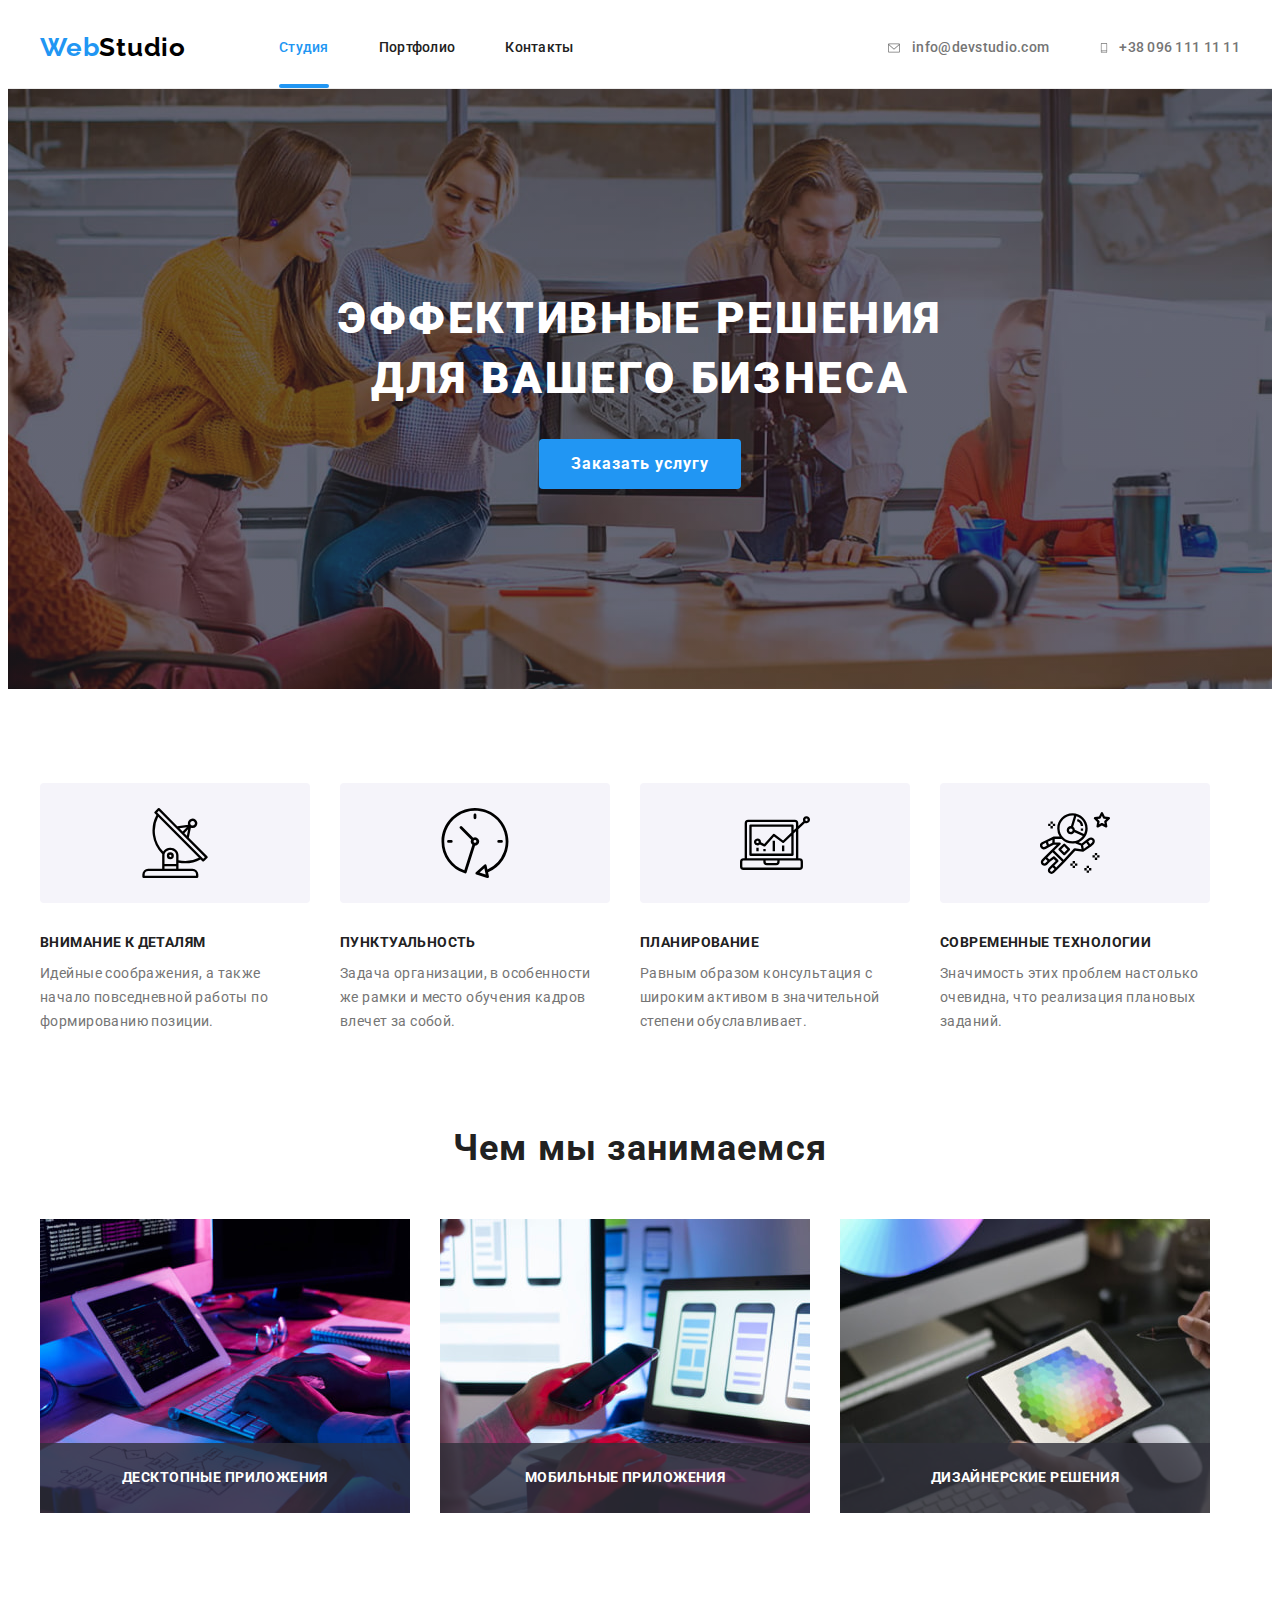
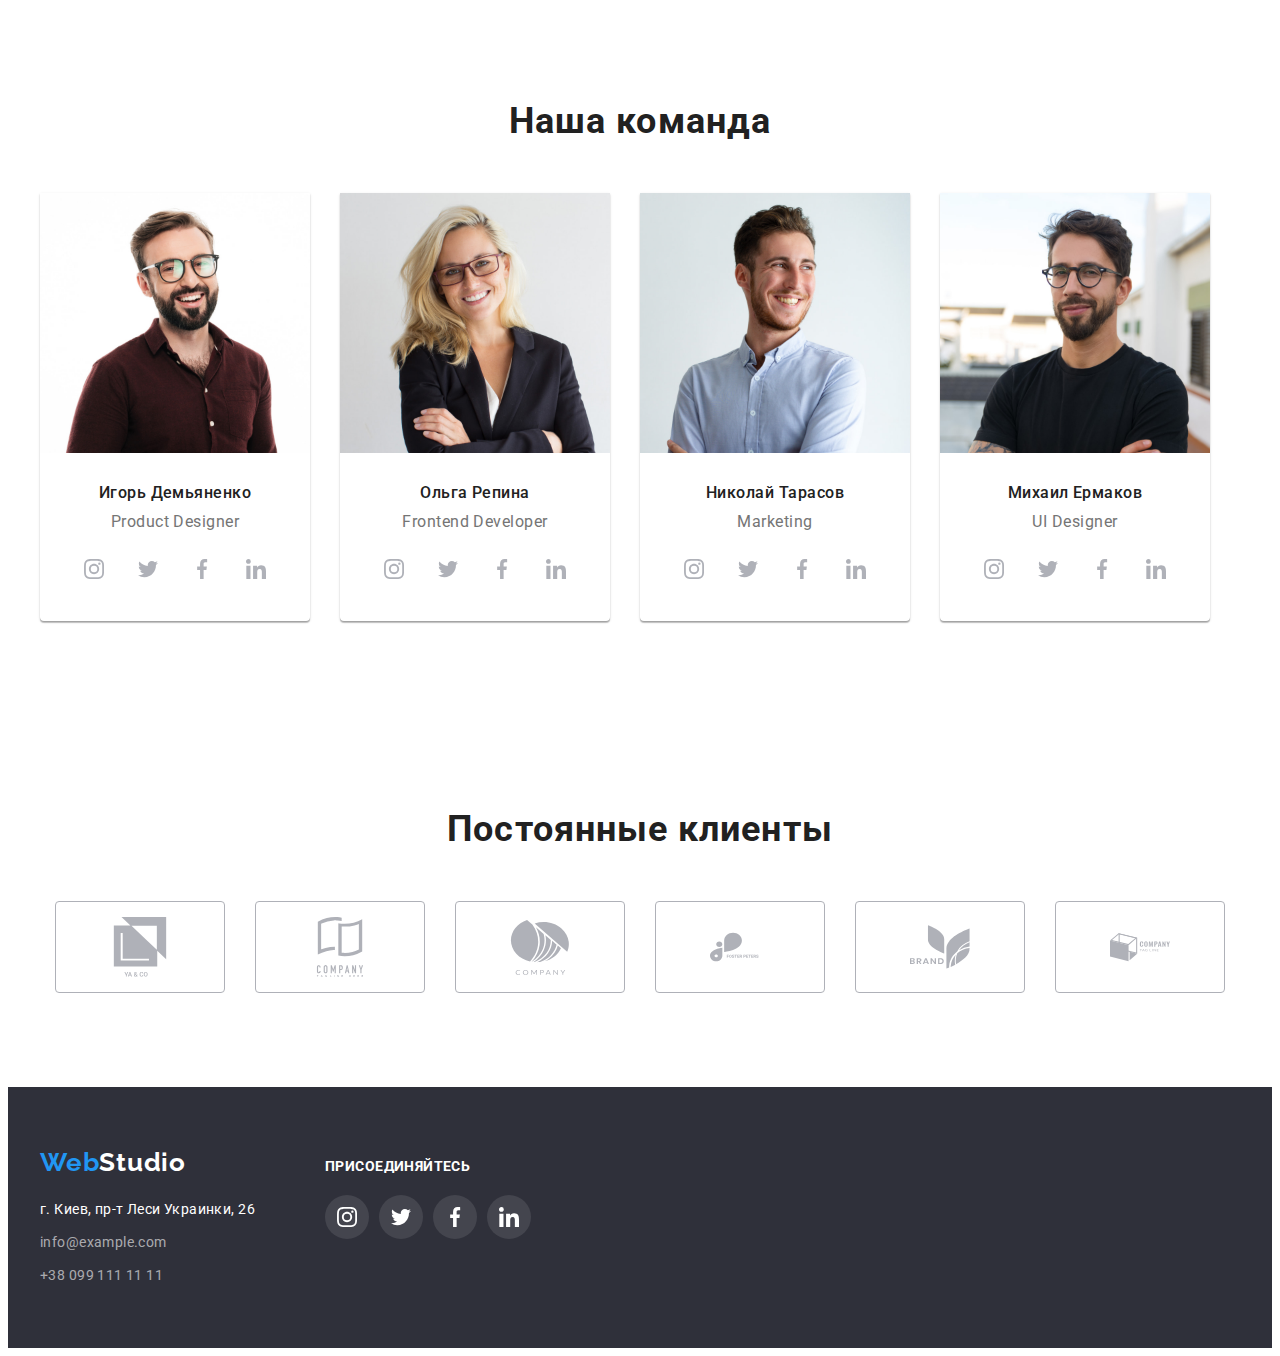
==== commit cdbd5543: "hw-5" ====
--- a/index.html
+++ b/index.html
@@ -114,9 +114,14 @@
                 <h2 class="works-tittle">Чем мы занимаемся</h2>
                         <ul class="works-list">
                             <li class="works-item"> <img src="./images.jpg/programming.jpg" alt="Программирование" width="370" height="294">
+                                <p class="works-text">Десктопные приложения</p>
                             </li>
-                            <li class="works-item"> <img src="./images.jpg/marketing.jpg" alt="Маркетинг" width="370" height="294"></li>
-                            <li class="works-item"> <img src="./images.jpg/design.jpg" alt="Дизайн" width="370" height="294"></li>
+                            <li class="works-item"> <img src="./images.jpg/marketing.jpg" alt="Маркетинг" width="370" height="294">
+                                <p class="works-text">Мобильные приложения</p>
+                            </li>
+                            <li class="works-item"> <img src="./images.jpg/design.jpg" alt="Дизайн" width="370" height="294">
+                                <p class="works-text">Дизайнерские решения</p>
+                            </li>
                         </ul>
             </div>
         </section>
--- a/css/styles.css
+++ b/css/styles.css
@@ -134,6 +134,7 @@
 .footer-address-link:hover,
 .footer-address-link:focus {
     color: var(--accent-color);
+    transition: color 250ms cubic-bezier(0.4, 0, 0.2, 1);
 }
 .address-icon {
     margin-right: 10px;
@@ -142,6 +143,8 @@
 .header-link:hover .address-icon,
 .header-link:focus .address-icon {
     fill: var(--accent-color);
+    transition: fill 250ms cubic-bezier(0.4, 0, 0.2, 1);
+
 }
 
 /* hero */
@@ -188,9 +191,7 @@
     border-radius: 4px;
     border: none;
 }
-.hero-btn {
-
-}
+
 .backdrop {
     position: fixed;
     top: 0;
@@ -198,23 +199,32 @@
     width: 100vw;
     height: 100vh;
     background-color: rgba(0, 0, 0, 0.1);
+    z-index: 10;
+    opacity: 1;
+    transition: opacity 250ms cubic-bezier(0.4, 0, 0.2, 1);
+
 }
 .backdrop.is-hidden {
     opacity: 0;
     visibility: hidden;
     pointer-events: none;
 }
+.backdrop.is-hidden .modal-wrapper {
+    transform: translate(-50%, -50%) scale(0.4);
+}
 .modal-wrapper {
     position: absolute;
     top: 50%;
     left: 50%;
-    transform: translate(-50%, -50%);
     width: 528px;
     height: 581px;
     background-color: #fff;
     box-shadow: 0px 1px 3px rgba(0, 0, 0, 0.12), 0px 1px 1px rgba(0, 0, 0, 0.14), 0px 2px 1px rgba(0, 0, 0, 0.2);
     border-radius: 4px;
-}
+    transform: translate(-50%, -50%) scale(1);
+    transition: transform 250ms cubic-bezier(0.4, 0, 0.2, 1);
+}
+
 .modal-btn {
     position: absolute;
     top: 8px;
@@ -316,13 +326,37 @@
 
 
 .works-item {
+    position: relative;
     margin-right: 30px;
 }
 .works-item:nth-child(3n) {
     margin-right: 0;
 }
 
-
+.works-text {
+    display: flex;
+    align-items: center;
+    justify-content: center;
+
+    font-weight: 700;
+    font-size: 14px;
+    line-height: 1.14;
+    text-align: center;
+    letter-spacing: 0.03em;
+    text-transform: uppercase;
+    background: rgba(47, 48, 58, 0.8);
+    color: var(--white-text-color);
+
+        
+    position: absolute;
+    left: 0;
+    bottom: 0;
+    width: 100%;
+    height: 70px;
+
+
+}
+    
 /* team*/
 .team {
     padding-top: 94px;
@@ -402,10 +436,14 @@
 .social-team-link:hover,
 .social-team-link:focus {
     background-color: var(--accent-color);
+    transition: background-color 250ms cubic-bezier(0.4, 0, 0.2, 1);
+
 }
 .social-team-link:hover .social-team-icon,
 .social-team-link:focus .social-team-icon {
-    fill: var(--white-text-color); 
+    fill: var(--white-text-color);
+    transition: fill 250ms cubic-bezier(0.4, 0, 0.2, 1);
+
 }
 .social-team-item:not(:last-child) {
     margin-right: 10px;
@@ -448,10 +486,14 @@
 .regular-link:focus {
     background-color: var(--white-text-color);
     border-color: var(--accent-color);
+    transition: background-color 250ms cubic-bezier(0.4, 0, 0.2, 1),
+            border-color 250ms cubic-bezier(0.4, 0, 0.2, 1);
 }
 .regular-link:hover .regular-icon,
 .regular-link:focus .regular-icon {
     fill: var(--accent-color);
+    transition: fill 250ms cubic-bezier(0.4, 0, 0.2, 1);
+
 }
 /* footer*/
 .footer-container {
@@ -539,6 +581,7 @@
 .advertising-link:hover,
 .advertising-link:focus {
     background-color: var(--accent-color);
+    transition: background-color 250ms cubic-bezier(0.4, 0, 0.2, 1);
 }
 /* portfolio */
 .portfolio {
@@ -573,6 +616,8 @@
     background-color: var(--bg-btn-color);
     color: var(--white-text-color);
     box-shadow: 0px 3px 1px rgba(0, 0, 0, 0.1), 0px 1px 2px rgba(0, 0, 0, 0.08), 0px 2px 2px rgba(0, 0, 0, 0.12);
+    transition: background-color 250ms cubic-bezier(0.4, 0, 0.2, 1),
+    color 250ms cubic-bezier(0.4, 0, 0.2, 1);
 }
 /* cards */
 .container.card-list {
@@ -589,10 +634,47 @@
 }
 .portfolio-card-link {
     display: block;
+
 }
 .portfolio-card-link:hover,
 .portfolio-card-link:focus {
     box-shadow: 0px 1px 1px rgba(0, 0, 0, 0.12), 0px 4px 4px rgba(0, 0, 0, 0.06), 1px 4px 6px rgba(0, 0, 0, 0.16);
+    transition: box-shadow 250ms cubic-bezier(0.4, 0, 0.2, 1);
+}
+.portfolio-card-wrap {
+    position: relative;
+    overflow: hidden;
+}
+.portfolio-card-text {
+    font-size: 18px;
+    line-height: 1.56;
+    letter-spacing: 0.03em;
+    color: #FFFFFF;
+    display: flex;
+    align-items: center;
+    justify-content: center;
+    padding: 64px 24px;
+
+    width: 100%;
+    height: 100%;
+    background-color: rgba(33, 150, 243, 0.9);
+    position: absolute;
+    left: 0;
+    top: 0;
+
+    opacity: 0;
+}
+.portfolio-card-text {
+    transform: translateY(100%);
+    transition: transform 250ms cubic-bezier(0.4, 0, 0.2, 1);
+}
+.portfolio-card-link:hover .portfolio-card-text,
+.portfolio-card-link:focus .portfolio-card-text {
+    transform: translateY(0%);
+}
+.portfolio-card-link:hover .portfolio-card-text,
+.portfolio-card-link:focus .portfolio-card-text {
+    opacity: 1;
 }
 .project {
     display: block;
@@ -613,6 +695,7 @@
     border-right: 1px solid #EEEEEE;
     border-left: 1px solid #EEEEEE;
     border-bottom: 1px solid #EEEEEE;
+
 }
 .portfolio-subtittle {
     margin-bottom: 4px;
